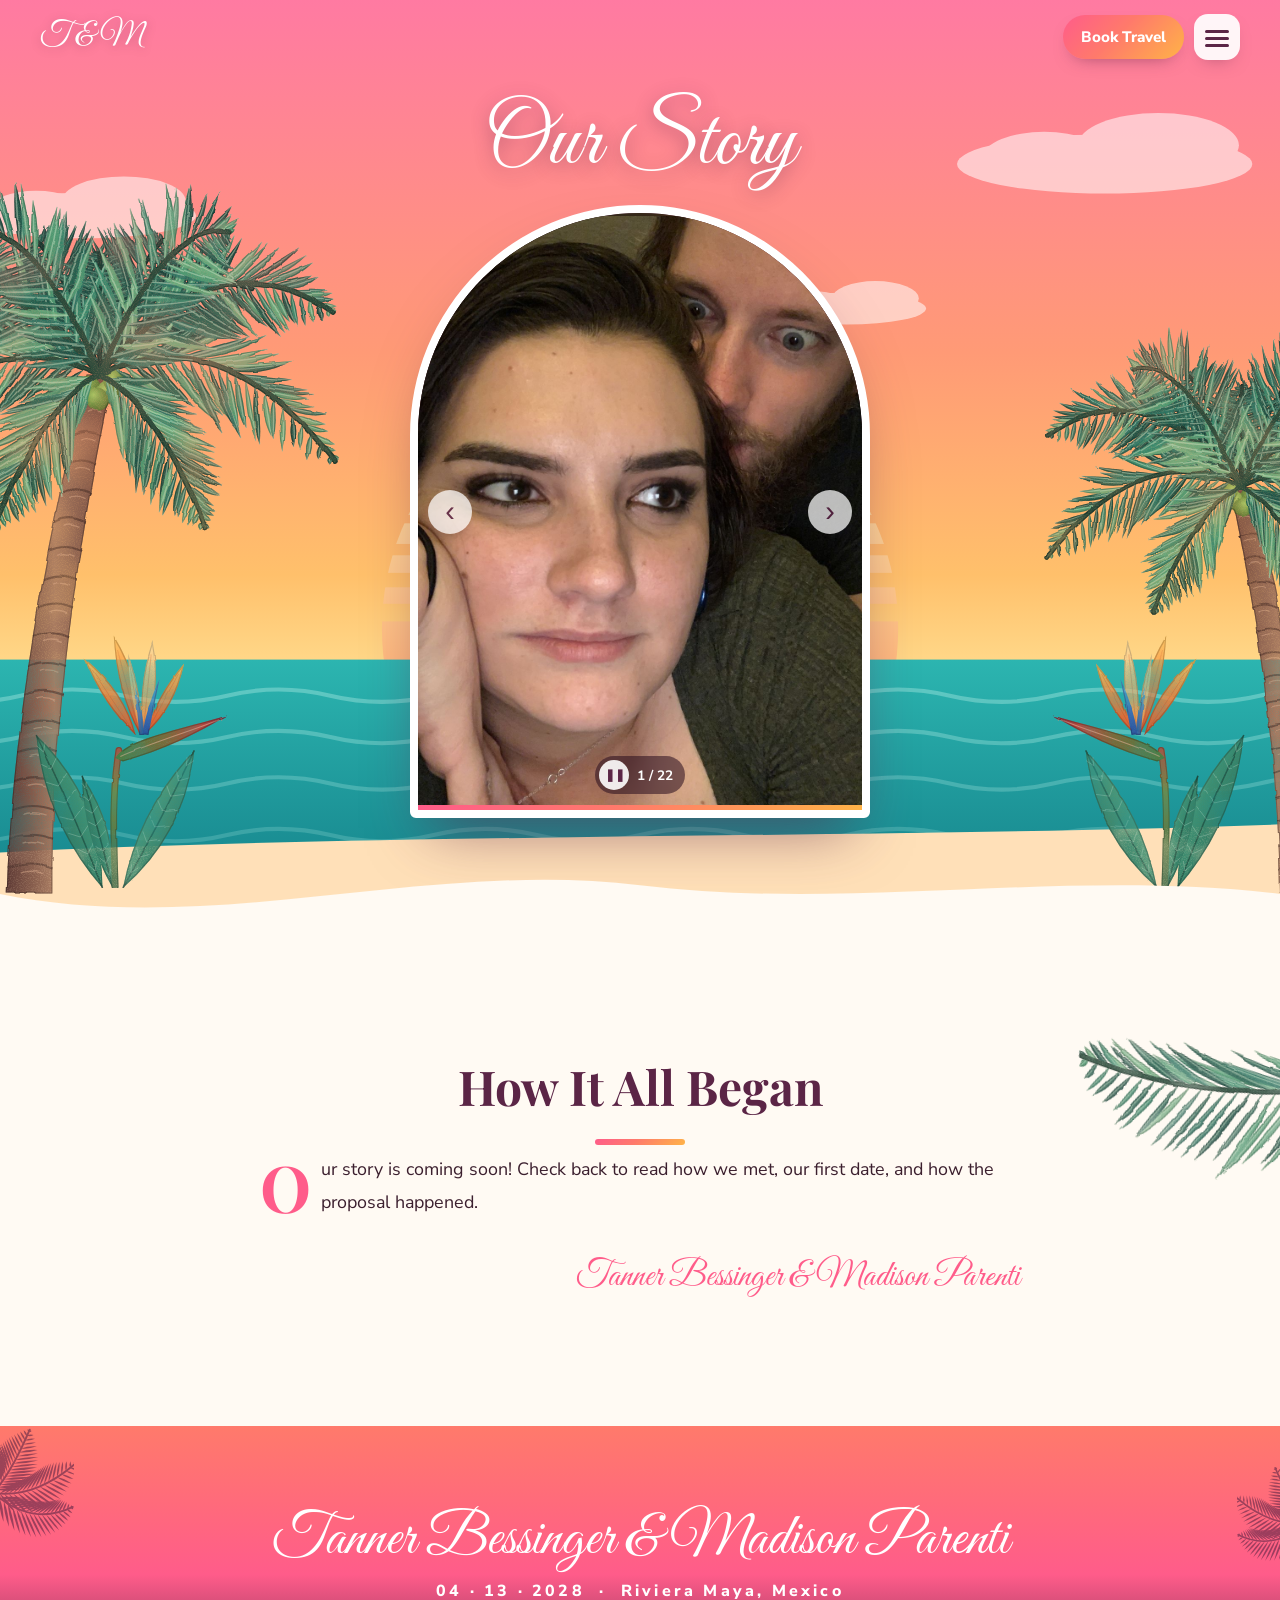
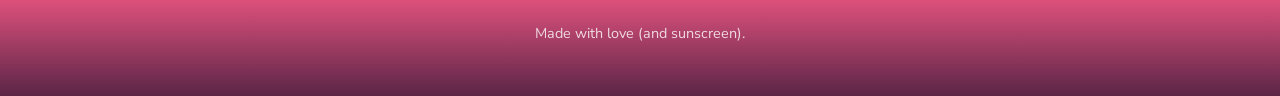
==== our-story.html @ 572c4242 "Added slideshow and Our Story page." ====
<!doctype html>
<html lang="en">
<head>
  <meta charset="utf-8">
  <meta name="viewport" content="width=device-width, initial-scale=1">
  <title>Our Story · Riviera Maya 2028</title>
  <meta name="description" content="Our story, in pictures — wedding April 13, 2028 at Barceló Maya Riviera, Mexico.">
  <meta property="og:title" content="Our Story">
  <meta property="og:image" content="images/us-small.jpg">
  <link rel="icon" href="images/favicon.svg" type="image/svg+xml">
  <link rel="preconnect" href="https://fonts.googleapis.com">
  <link rel="preconnect" href="https://fonts.gstatic.com" crossorigin>
  <link href="https://fonts.googleapis.com/css2?family=Great+Vibes&family=Playfair+Display:ital,wght@0,600;0,700;1,500&family=Nunito+Sans:wght@400;600;700;800&display=swap" rel="stylesheet">
  <link rel="stylesheet" href="style.css?v=10">
</head>
<body data-page="story">

  <!-- ===================== NAV (same block is in index.html) ===================== -->
  <header class="nav" id="top">
    <a class="nav-brand" href="index.html" data-names-short>Our Wedding</a>
    <div class="nav-right">
      <a href="index.html#travel" class="nav-cta">Book Travel</a>
      <button class="nav-toggle" aria-label="Open menu" aria-expanded="false" aria-controls="nav-menu">
        <span></span><span></span><span></span>
      </button>
    </div>
    <nav id="nav-menu" class="nav-menu" aria-label="Site menu">
      <a href="index.html" class="nav-page"><span aria-hidden="true">🏠</span> Home</a>
      <a href="our-story.html" class="nav-page" aria-current="page"><span aria-hidden="true">💕</span> Our Story</a>
      <p class="nav-group">Jump to</p>
      <a href="index.html#updates">Updates</a>
      <a href="index.html#schedule">Schedule</a>
      <a href="index.html#travel">Travel with Mandy</a>
      <a href="index.html#resort">The Resort</a>
      <a href="index.html#faq">FAQ</a>
    </nav>
  </header>

  <!-- ===================== STORY ===================== -->
  <section class="story-hero">
    <img class="hero-bg" src="images/sunset.svg" alt="" aria-hidden="true">
    <img class="deco palm-left" src="images/palm-tree-paint.svg" alt="" aria-hidden="true">
    <img class="deco palm-right" src="images/palm-tree-paint-flip.svg" alt="" aria-hidden="true">
    <img class="deco hero-bop-l" src="images/bird-of-paradise.svg" alt="" aria-hidden="true">
    <img class="deco hero-bop-r" src="images/bird-of-paradise.svg" alt="" aria-hidden="true">

    <div class="story-inner">
      <h1 class="page-title">Our Story</h1>

      <!-- Slideshow: photos come from details.js → story.photos -->
      <div class="slideshow" data-slideshow tabindex="0" role="region" aria-roledescription="slideshow" aria-label="Photos of us">
        <div class="slides" data-slides></div>
        <button class="ss-btn ss-prev" data-ss-prev aria-label="Previous photo">‹</button>
        <button class="ss-btn ss-next" data-ss-next aria-label="Next photo">›</button>
        <div class="ss-bar">
          <button class="ss-pause" data-ss-pause aria-label="Pause slideshow">❚❚</button>
          <span class="ss-count" data-ss-count aria-live="polite"></span>
        </div>
        <div class="ss-progress"><span data-ss-progress></span></div>
      </div>
    </div>
    <svg class="wave" viewBox="0 0 1440 80" preserveAspectRatio="none" aria-hidden="true"><path d="M0 40 C 240 90 480 0 720 30 C 960 60 1200 10 1440 40 L1440 80 L0 80 Z"/></svg>
  </section>

  <main>
    <section class="section section-story">
      <img class="deco story-frond" src="images/palm-frond-paint.svg" alt="" aria-hidden="true">
      <div class="container narrow">
        <h2 class="section-title">How It All Began</h2>
        <!-- Story text comes from details.js → story.paragraphs -->
        <div class="story-text" data-story-text></div>
        <p class="story-sign" data-names-full>Tanner Bessinger &amp; Madison Parenti</p>
      </div>
    </section>
  </main>

  <!-- ===================== FOOTER ===================== -->
  <footer class="footer">
    <img class="deco foot-palm-l" src="images/palm-tree.svg" alt="" aria-hidden="true">
    <img class="deco foot-palm-r" src="images/palm-tree-flip.svg" alt="" aria-hidden="true">
    <p class="footer-names" data-names-full>Tanner Bessinger &amp; Madison Parenti</p>
    <p class="footer-date">04 · 13 · 2028 &nbsp;·&nbsp; Riviera Maya, Mexico</p>
    <p class="footer-small">Made with love (and sunscreen).</p>
  </footer>

  <!-- Floating booking button on phones -->
  <a class="float-book" href="index.html#travel">✈ Book with Mandy</a>

  <script src="details.js?v=10"></script>
  <script src="app.js?v=10"></script>
</body>
</html>
---- style.css ----
/* ============ Palette ============ */
:root {
  --pink: #ff5c8a;
  --pink-soft: #ffd3df;
  --coral: #ff7a6b;
  --orange: #ff8c42;
  --sun: #ffc65c;
  --sand: #fff4e6;
  --cream: #fffaf3;
  --teal: #1aa3a0;
  --green: #1f8a5b;
  --jungle: #0f4d3a;
  --plum: #5b2546;
  --ink: #3b1f2e;
  --muted: #7a5a68;

  --sunset: linear-gradient(135deg, #ff5c8a 0%, #ff7a6b 45%, #ffb347 100%);
  --radius: 22px;
  --shadow: 0 18px 40px -18px rgba(91, 37, 70, 0.35);

  --font-script: "Great Vibes", cursive;
  --font-display: "Playfair Display", Georgia, serif;
  --font-body: "Nunito Sans", system-ui, -apple-system, "Segoe UI", sans-serif;
}

*, *::before, *::after { box-sizing: border-box; }
html { scroll-behavior: smooth; scroll-padding-top: 70px; }
body {
  margin: 0;
  font-family: var(--font-body);
  color: var(--ink);
  background: var(--cream);
  line-height: 1.6;
  overflow-x: hidden;
}
img { max-width: 100%; display: block; }
a { color: inherit; }
[hidden] { display: none !important; }

.container { width: min(1100px, 100% - 32px); margin-inline: auto; position: relative; z-index: 2; }
.container.narrow { width: min(760px, 100% - 32px); }
.deco { position: absolute; pointer-events: none; user-select: none; z-index: 1; }

/* ============ Buttons ============ */
.btn {
  display: inline-flex; align-items: center; justify-content: center;
  padding: 0.8em 1.5em; border-radius: 999px;
  font-weight: 800; font-size: 0.95rem; letter-spacing: 0.02em;
  text-decoration: none; cursor: pointer; border: 2px solid transparent;
  transition: transform 0.15s ease, box-shadow 0.15s ease, background 0.15s;
}
.btn:hover { transform: translateY(-2px); }
.btn-primary { background: var(--sunset); color: #fff; box-shadow: 0 10px 22px -10px rgba(255, 92, 138, 0.8); }
.btn-ghost { background: rgba(255, 255, 255, 0.85); color: var(--plum); }
.btn-ghost:hover { background: #fff; }
.btn-sun { background: var(--sun); color: var(--plum); }
.btn-outline { border-color: rgba(255,255,255,0.85); color: #fff; }
.btn-outline:hover { background: rgba(255,255,255,0.12); }
.btn-outline-dark { border-color: var(--plum); color: var(--plum); background: #fff; }
.btn-outline-dark:hover { background: var(--plum); color: #fff; }

/* ============ Nav ============ */
.nav {
  position: fixed; inset: 0 0 auto 0; z-index: 50;
  display: flex; align-items: center; justify-content: space-between;
  padding: 14px clamp(16px, 4vw, 40px);
  transition: background 0.25s, box-shadow 0.25s;
}
.nav.scrolled { background: rgba(255, 250, 243, 0.94); backdrop-filter: blur(8px); box-shadow: 0 4px 20px -10px rgba(91,37,70,0.3); }
.nav-brand { font-family: var(--font-script); font-size: 2rem; text-decoration: none; color: #fff; line-height: 1; text-shadow: 0 2px 10px rgba(91,37,70,0.35); }
.nav.scrolled .nav-brand { color: var(--pink); text-shadow: none; }
.nav-right { display: flex; align-items: center; gap: 10px; }
.nav-cta {
  text-decoration: none; font-weight: 800; font-size: 0.95rem;
  padding: 10px 18px; border-radius: 999px; background: var(--sunset); color: #fff;
  box-shadow: 0 8px 18px -10px rgba(91,37,70,0.6);
}
.nav-toggle {
  background: rgba(255,255,255,0.92); border: 0; border-radius: 14px;
  width: 46px; height: 46px; padding: 12px 11px; cursor: pointer;
  box-shadow: 0 8px 18px -10px rgba(91,37,70,0.5);
}
.nav-toggle span { display: block; height: 3px; background: var(--plum); border-radius: 2px; margin: 4px 0; transition: transform 0.2s, opacity 0.2s; }
.nav-toggle.is-open span:nth-child(1) { transform: translateY(7px) rotate(45deg); }
.nav-toggle.is-open span:nth-child(2) { opacity: 0; }
.nav-toggle.is-open span:nth-child(3) { transform: translateY(-7px) rotate(-45deg); }

/* Dropdown menu (hamburger) */
.nav-menu {
  position: absolute; top: calc(100% - 4px); right: clamp(16px, 4vw, 40px);
  width: min(300px, calc(100vw - 32px));
  display: none; flex-direction: column;
  background: var(--cream); border-radius: var(--radius); padding: 10px;
  box-shadow: 0 24px 50px -20px rgba(91,37,70,0.55);
  border-top: 6px solid var(--pink);
}
.nav-menu.open { display: flex; }
.nav-menu a { text-decoration: none; color: var(--plum); font-weight: 700; padding: 9px 14px; border-radius: 12px; }
.nav-menu a:hover { background: var(--pink-soft); }
.nav-menu a.nav-page { font-family: var(--font-display); font-size: 1.2rem; padding: 11px 14px; }
.nav-menu a.nav-page[aria-current="page"] { background: var(--sunset); color: #fff; }
.nav-group {
  margin: 10px 14px 4px; padding-top: 10px; border-top: 1px dashed #f1c9b8;
  font-size: 0.72rem; font-weight: 800; letter-spacing: 0.18em; text-transform: uppercase; color: var(--coral);
}
@media (max-width: 760px) {
  .nav-cta { display: none; }   /* phones use the floating Book button instead */
}

/* ============ Hero ============ */
.hero {
  position: relative; min-height: clamp(640px, 100vh, 940px); min-height: clamp(640px, 100svh, 940px);
  display: grid; place-items: center;
  padding: 110px 16px 120px; overflow: hidden;
  isolation: isolate;
}
.hero-bg { position: absolute; inset: 0; width: 100%; height: 100%; object-fit: cover; object-position: center bottom; z-index: -1; }
.palm-left { left: -190px; bottom: 30px; height: min(80vh, 740px); }
.palm-right { right: -200px; bottom: 10px; height: min(66vh, 620px); }
/* Birds of paradise growing from the sand beside each palm (right one mirrored) */
.hero-bop-l, .hero-bop-r { bottom: 40px; height: clamp(200px, 34vh, 330px); }
.hero-bop-l { left: clamp(0px, 2vw, 40px); }
.hero-bop-r { right: clamp(0px, 2vw, 40px); transform: scaleX(-1); }
.hero-frond { right: -40px; top: 40px; width: clamp(220px, 30vw, 440px); transform: scaleX(-1) rotate(-14deg); }

.hero-inner {
  position: relative; z-index: 2;
  display: grid; grid-template-columns: auto 1fr; gap: clamp(28px, 5vw, 64px);
  align-items: center; max-width: 1180px; width: 100%;
}
.hero-photo { position: relative; width: clamp(240px, 30vw, 380px); }
.hero-photo img:first-child {
  width: 100%; aspect-ratio: 3 / 4; object-fit: cover; object-position: center 30%;
  border-radius: 999px 999px 26px 26px;
  border: 8px solid #fff;
  box-shadow: 0 30px 60px -20px rgba(91, 37, 70, 0.6);
}
/* Half-crown of flowers curving around the photo's bottom-left corner.
   The corner of the artwork lines up with the photo's corner, so keep these numbers together. */
.photo-garland { position: absolute; width: 90%; left: -27.6%; bottom: -28.3%; pointer-events: none; filter: drop-shadow(0 10px 14px rgba(60,30,40,0.25)); }

.hero-text {
  background: rgba(255, 250, 243, 0.9); backdrop-filter: blur(6px);
  border-radius: 30px; padding: clamp(22px, 4vw, 40px);
  box-shadow: var(--shadow); text-align: center;
}
.eyebrow { margin: 0; text-transform: uppercase; letter-spacing: 0.22em; font-weight: 800; font-size: 0.8rem; color: var(--coral); }
.names { margin: 4px 0 6px; font-family: var(--font-script); font-weight: 400; font-size: clamp(2.2rem, 5.2vw, 4.8rem); line-height: 1.1; color: var(--pink); }
/* Each name on its own line; the & leads into the second name */
.names [data-name-one] { display: block; white-space: nowrap; }
.names [data-name-two] { white-space: nowrap; }
.names .amp { color: var(--orange); }
.hero-date { margin: 0; font-family: var(--font-display); font-weight: 700; font-size: clamp(1.15rem, 2.2vw, 1.45rem); color: var(--plum); }
.hero-place { margin: 2px 0 18px; color: var(--muted); font-weight: 600; }

.countdown { display: flex; justify-content: center; gap: 10px; margin-bottom: 22px; }
.countdown div { background: var(--sunset); color: #fff; border-radius: 18px; padding: 10px 14px; min-width: 84px; }
.countdown strong { display: block; font-family: var(--font-display); font-size: 1.8rem; line-height: 1.1; }
.countdown span { font-size: 0.72rem; text-transform: uppercase; letter-spacing: 0.14em; font-weight: 800; opacity: 0.95; }
.hero-buttons { display: flex; flex-wrap: wrap; gap: 10px; justify-content: center; }
.hero-buttons .btn-ghost { border-color: var(--pink-soft); }
.hashtag { margin: 16px 0 0; font-weight: 800; color: var(--teal); }

.wave { position: absolute; bottom: -1px; left: 0; width: 100%; height: 70px; z-index: 3; }
.wave path { fill: var(--cream); }

@media (max-width: 760px) {
  .hero { padding-top: 96px; }
  .hero-inner { grid-template-columns: 1fr; justify-items: center; }
  .hero-photo { width: min(70vw, 300px); }
  .names { font-size: min(10vw, 3.4rem); }
  .palm-left { height: 60vh; left: -200px; opacity: 0.8; }
  .palm-right { height: 50vh; right: -200px; opacity: 0.8; }
  .hero-bop-l, .hero-bop-r { height: 170px; bottom: 30px; opacity: 0.9; }
  .hero-bop-l { left: -40px; }
  .hero-bop-r { right: -40px; }
  .hero-frond { width: 220px; right: -70px; }
  .countdown div { min-width: 72px; padding: 8px 10px; }
}

/* ============ Sections ============ */
.section { position: relative; padding: clamp(70px, 10vw, 120px) 0; overflow: hidden; }
.section-title {
  margin: 0 0 8px; text-align: center;
  font-family: var(--font-display); font-weight: 700;
  font-size: clamp(2rem, 4.5vw, 3rem); color: var(--plum);
}
.section-title::after {
  content: ""; display: block; width: 90px; height: 6px; margin: 14px auto 0;
  border-radius: 6px; background: var(--sunset);
}
.section-title.light { color: #fff; text-align: left; }
.section-title.light::after { margin-left: 0; background: var(--sun); }
.section-sub { text-align: center; color: var(--muted); max-width: 640px; margin: 0 auto 42px; font-size: 1.05rem; }

.tag {
  display: inline-block; vertical-align: middle;
  font-family: var(--font-body); font-size: 0.68rem; font-weight: 800;
  letter-spacing: 0.08em; text-transform: uppercase;
  background: var(--pink-soft); color: #b0275a; padding: 2px 9px; border-radius: 999px;
}
.tag-new { background: var(--sun); color: var(--plum); }

/* ---- Updates ---- */
.section-updates { background: var(--cream); }
.upd-hibiscus { width: 150px; right: 4%; top: 50px; transform: rotate(18deg); opacity: 0.9; }
.updates { display: grid; gap: 16px; }
.update { background: #fff; border-radius: var(--radius); padding: 22px 26px; box-shadow: var(--shadow); border-left: 6px solid var(--sun); }
.update.is-latest { border-left-color: var(--pink); }
.update time { font-size: 0.8rem; font-weight: 800; color: var(--coral); text-transform: uppercase; letter-spacing: 0.1em; }
.update h3 { margin: 4px 0 6px; font-family: var(--font-display); font-size: 1.35rem; color: var(--plum); }
.update p { margin: 0; color: var(--ink); }

/* ---- Schedule ---- */
.section-schedule { background: linear-gradient(180deg, var(--cream) 0%, #ffe9dc 100%); }
.sch-leaf-l { width: 260px; left: -90px; top: 60px; transform: rotate(40deg); }
.sch-leaf-r { width: 380px; right: -140px; bottom: 40px; transform: rotate(-20deg); }
.schedule { display: grid; grid-template-columns: repeat(auto-fit, minmax(280px, 1fr)); gap: 22px; align-items: start; }
.day { background: #fff; border-radius: var(--radius); box-shadow: var(--shadow); overflow: hidden; }
.day-head { padding: 20px 24px 16px; background: linear-gradient(135deg, #ffe0e9, #ffe8d1); }
.day.is-highlight .day-head { background: var(--sunset); color: #fff; }
.day-label { font-size: 0.75rem; text-transform: uppercase; letter-spacing: 0.18em; font-weight: 800; color: var(--coral); }
.day.is-highlight .day-label { color: #fff; opacity: 0.9; }
.day-head h3 { margin: 2px 0 0; font-family: var(--font-display); font-size: 1.3rem; color: var(--plum); }
.day.is-highlight .day-head h3 { color: #fff; }
.events { list-style: none; margin: 0; padding: 8px 24px 20px; }
.event { display: grid; grid-template-columns: 84px 1fr; gap: 12px; padding: 14px 0; border-bottom: 1px dashed #f1d5c8; }
.event:last-child { border-bottom: 0; }
.event-time { font-weight: 800; color: var(--teal); font-size: 0.95rem; padding-top: 2px; }
.event h4 { margin: 0; font-size: 1.05rem; color: var(--plum); }
.event-place { margin: 2px 0 0; font-size: 0.9rem; color: var(--muted); font-weight: 600; }
.event-note { margin: 4px 0 0; font-size: 0.92rem; }

/* ---- Travel / agent ---- */
.section-travel {
  background:
    radial-gradient(circle at 85% 15%, rgba(255, 198, 92, 0.35), transparent 40%),
    linear-gradient(135deg, #0f4d3a 0%, #146b52 55%, #1aa3a0 100%);
  color: #fff;
}
.trv-frond { width: 520px; left: -160px; bottom: -40px; opacity: 0.35; transform: rotate(-12deg); }
.trv-hibiscus { width: 130px; right: 5%; top: 40px; transform: rotate(-15deg); }
.agent-card { display: grid; grid-template-columns: 1.05fr 1fr; gap: clamp(24px, 4vw, 50px); align-items: center; }
.agent-head .eyebrow { color: var(--sun); }
.agent-blurb { font-size: 1.08rem; opacity: 0.95; margin: 20px 0 0; }
.agent-deadline { margin-top: 14px; display: inline-block; background: var(--sun); color: var(--plum); font-weight: 800; padding: 8px 16px; border-radius: 999px; }
.agent-body { background: #fff; color: var(--ink); border-radius: 28px; padding: clamp(22px, 4vw, 36px); box-shadow: 0 30px 60px -25px rgba(0,0,0,0.5); position: relative; }
.agent-body::before { content: ""; position: absolute; inset: 0 0 auto 0; height: 10px; border-radius: 28px 28px 0 0; background: var(--sunset); }
.agent-name { margin: 6px 0 0; font-family: var(--font-display); font-weight: 700; font-size: 1.8rem; color: var(--plum); }
.agent-company { margin: 0 0 16px; color: var(--green); font-weight: 800; letter-spacing: 0.04em; }
.agent-links { list-style: none; padding: 0; margin: 0 0 20px; display: grid; gap: 8px; }
.agent-links a { display: flex; align-items: center; gap: 12px; text-decoration: none; padding: 10px 12px; border-radius: 14px; background: var(--sand); font-weight: 700; color: var(--plum); word-break: break-word; }
.agent-links a:hover { background: var(--pink-soft); }
.agent-links svg { flex: none; width: 22px; height: 22px; color: var(--pink); }
.agent-buttons { display: flex; flex-wrap: wrap; gap: 10px; }
.agent-buttons .btn-outline { border-color: var(--teal); color: var(--teal); }
.agent-buttons .btn-outline:hover { background: var(--teal); color: #fff; }
.agent-tip { margin: 16px 0 0; font-size: 0.9rem; color: var(--muted); }

@media (max-width: 860px) {
  .agent-card { grid-template-columns: 1fr; }
  .trv-hibiscus { width: 90px; top: 20px; }
}

/* ---- Resort ---- */
.section-resort { background: var(--cream); }
.res-monstera { width: 280px; right: -100px; top: 30px; transform: rotate(-30deg); opacity: 0.9; }
.cards { display: grid; grid-template-columns: repeat(auto-fit, minmax(220px, 1fr)); gap: 18px; }
.card { background: #fff; border-radius: var(--radius); padding: 24px; box-shadow: var(--shadow); }
.card-icon {
  width: 54px; height: 54px; border-radius: 16px; display: grid; place-items: center; font-size: 1.6rem;
  background: color-mix(in srgb, var(--c) 18%, white);
}
.card h3 { margin: 14px 0 6px; font-family: var(--font-display); color: var(--plum); font-size: 1.25rem; }
.card p { margin: 0; color: var(--ink); font-size: 0.97rem; }
.resort-links { display: flex; flex-wrap: wrap; gap: 12px; justify-content: center; margin: 34px 0 26px; }
.map-wrap { border-radius: var(--radius); overflow: hidden; box-shadow: var(--shadow); border: 6px solid #fff; }
.map-wrap iframe { display: block; width: 100%; height: 380px; border: 0; }

/* ---- FAQ ---- */
.section-faq { background: linear-gradient(180deg, var(--cream), #ffe3ea); }
.faq-frond { width: 480px; left: -200px; top: 40px; opacity: 0.85; transform: rotate(25deg); }
.faq { display: grid; gap: 12px; }
.faq-item { background: #fff; border-radius: 18px; box-shadow: 0 10px 24px -16px rgba(91,37,70,0.4); }
.faq-item summary {
  list-style: none; cursor: pointer; padding: 18px 56px 18px 22px; position: relative;
  font-weight: 800; color: var(--plum); font-size: 1.05rem;
}
.faq-item summary::-webkit-details-marker { display: none; }
.faq-item summary::after {
  content: "+"; position: absolute; right: 18px; top: 50%; transform: translateY(-50%);
  width: 30px; height: 30px; border-radius: 50%; display: grid; place-items: center;
  background: var(--sunset); color: #fff; font-size: 1.3rem; line-height: 1; transition: transform 0.2s;
}
.faq-item[open] summary::after { content: "–"; }
.faq-item p { margin: 0; padding: 0 22px 20px; color: var(--ink); }
.faq-more { text-align: center; margin-top: 28px; color: var(--muted); }
.faq-more a { color: var(--pink); font-weight: 800; }

/* ============ Footer ============ */
.footer {
  position: relative; overflow: hidden; text-align: center; color: #fff;
  padding: 80px 16px 50px;
  background: linear-gradient(180deg, #ff7a6b 0%, #ff5c8a 55%, #5b2546 100%);
}
.foot-palm-l { height: 300px; left: -80px; bottom: -20px; opacity: 0.6; }
.foot-palm-r { height: 260px; right: -90px; bottom: -20px; opacity: 0.6; }
.footer p { position: relative; z-index: 2; margin: 0; }
.footer-names { font-family: var(--font-script); font-size: clamp(2.4rem, 6vw, 3.6rem); line-height: 1.2; }
.footer-date { font-weight: 800; letter-spacing: 0.2em; margin-top: 4px !important; }
.footer-small { margin-top: 18px !important; opacity: 0.8; font-size: 0.9rem; }

/* Tone down the decorations on phones so they don't crowd the text */
@media (max-width: 760px) {
  .upd-hibiscus { width: 70px; top: 24px; right: -12px; }
  .res-monstera { width: 140px; right: -80px; top: 0; opacity: 0.45; }
  .sch-leaf-l { width: 140px; left: -80px; top: 20px; opacity: 0.6; }
  .sch-leaf-r { width: 220px; right: -130px; }
  .faq-frond { width: 300px; left: -170px; opacity: 0.4; }
  .trv-hibiscus { width: 70px; right: -6px; }
  .foot-palm-l, .foot-palm-r { height: 200px; }
}

/* ============ Floating booking button (phones) ============ */
.float-book {
  display: none; position: fixed; z-index: 40; right: 16px; bottom: 16px;
  background: var(--sunset); color: #fff; text-decoration: none; font-weight: 800;
  padding: 12px 18px; border-radius: 999px; box-shadow: 0 12px 26px -10px rgba(91,37,70,0.7);
}
@media (max-width: 760px) { .float-book { display: inline-block; } }

@media (prefers-reduced-motion: reduce) {
  html { scroll-behavior: auto; }
  .btn { transition: none; }
}

/* ============ Our Story page ============ */
.story-hero {
  position: relative; overflow: hidden; isolation: isolate;
  padding: 96px 16px 110px;
  display: grid; place-items: center;
}
.story-inner { position: relative; z-index: 2; width: 100%; display: grid; justify-items: center; gap: 14px; }
.page-title {
  margin: 0; font-family: var(--font-script); font-weight: 400; line-height: 1.1;
  font-size: clamp(3.4rem, 8vw, 5.4rem); color: #fff;
  text-shadow: 0 4px 18px rgba(91, 37, 70, 0.45);
}

.slideshow {
  --ss-ms: 3000ms;
  position: relative; width: min(460px, 86vw); aspect-ratio: 3 / 4;
  border-radius: 999px 999px 26px 26px;   /* same arch as the home page photo */
  border: 8px solid #fff; overflow: hidden; background: var(--plum);
  box-shadow: 0 30px 60px -20px rgba(91, 37, 70, 0.6);
  outline: none;
}
.slideshow:focus-visible { box-shadow: 0 0 0 4px var(--sun), 0 30px 60px -20px rgba(91, 37, 70, 0.6); }
.slides, .slide { position: absolute; inset: 0; margin: 0; }
.slide { opacity: 0; transition: opacity 0.9s ease; }
.slide.is-active { opacity: 1; z-index: 1; }
/* blurred copy fills the frame so wide or extra-tall photos aren't cropped */
.slide-bg { position: absolute; inset: -30px; background: center / cover no-repeat; filter: blur(22px) saturate(1.2) brightness(0.85); }
.slide img { position: relative; width: 100%; height: 100%; object-fit: contain; }

.ss-btn {
  position: absolute; top: 50%; z-index: 3; transform: translateY(-50%);
  width: 44px; height: 44px; border-radius: 50%; border: 0; cursor: pointer;
  background: rgba(255,255,255,0.85); color: var(--plum); font-size: 1.8rem; line-height: 1;
  display: grid; place-items: center; box-shadow: 0 6px 16px -8px rgba(0,0,0,0.5);
  opacity: 0.85; transition: opacity 0.2s, background 0.2s;
}
.ss-btn:hover { opacity: 1; background: #fff; }
.ss-prev { left: 10px; }
.ss-next { right: 10px; }
.ss-bar {
  position: absolute; z-index: 3; left: 50%; bottom: 16px; transform: translateX(-50%);
  display: flex; align-items: center; gap: 8px;
  background: rgba(40, 14, 30, 0.55); color: #fff; border-radius: 999px; padding: 4px 12px 4px 4px;
  font-size: 0.85rem; font-weight: 700; backdrop-filter: blur(4px);
}
.ss-pause { width: 30px; height: 30px; border-radius: 50%; border: 0; cursor: pointer; background: rgba(255,255,255,0.9); color: var(--plum); font-size: 0.75rem; font-weight: 800; }
.ss-progress { position: absolute; z-index: 3; left: 0; right: 0; bottom: 0; height: 5px; background: rgba(255,255,255,0.25); }
.ss-progress span { display: block; height: 100%; width: 0; background: var(--sunset); }
.ss-progress span.run { animation: ss-fill var(--ss-ms) linear forwards; }
@keyframes ss-fill { from { width: 0; } to { width: 100%; } }

.section-story { background: var(--cream); }
.story-frond { width: 420px; right: -160px; top: 40px; transform: scaleX(-1) rotate(-20deg); opacity: 0.9; }
.story-text p { font-size: 1.12rem; line-height: 1.85; margin: 0 0 1.2em; }
.story-text p:first-child::first-letter {
  float: left; font-family: var(--font-display); font-weight: 700; color: var(--pink);
  font-size: 3.6em; line-height: 0.85; padding: 6px 10px 0 0;
}
.story-sign { margin: 30px 0 0; text-align: right; font-family: var(--font-script); font-size: 2.2rem; color: var(--pink); }

@media (max-width: 760px) {
  .story-hero { padding-top: 84px; }
  .story-frond { width: 240px; right: -130px; opacity: 0.6; }
}
@media (prefers-reduced-motion: reduce) {
  .slide { transition: none; }
}
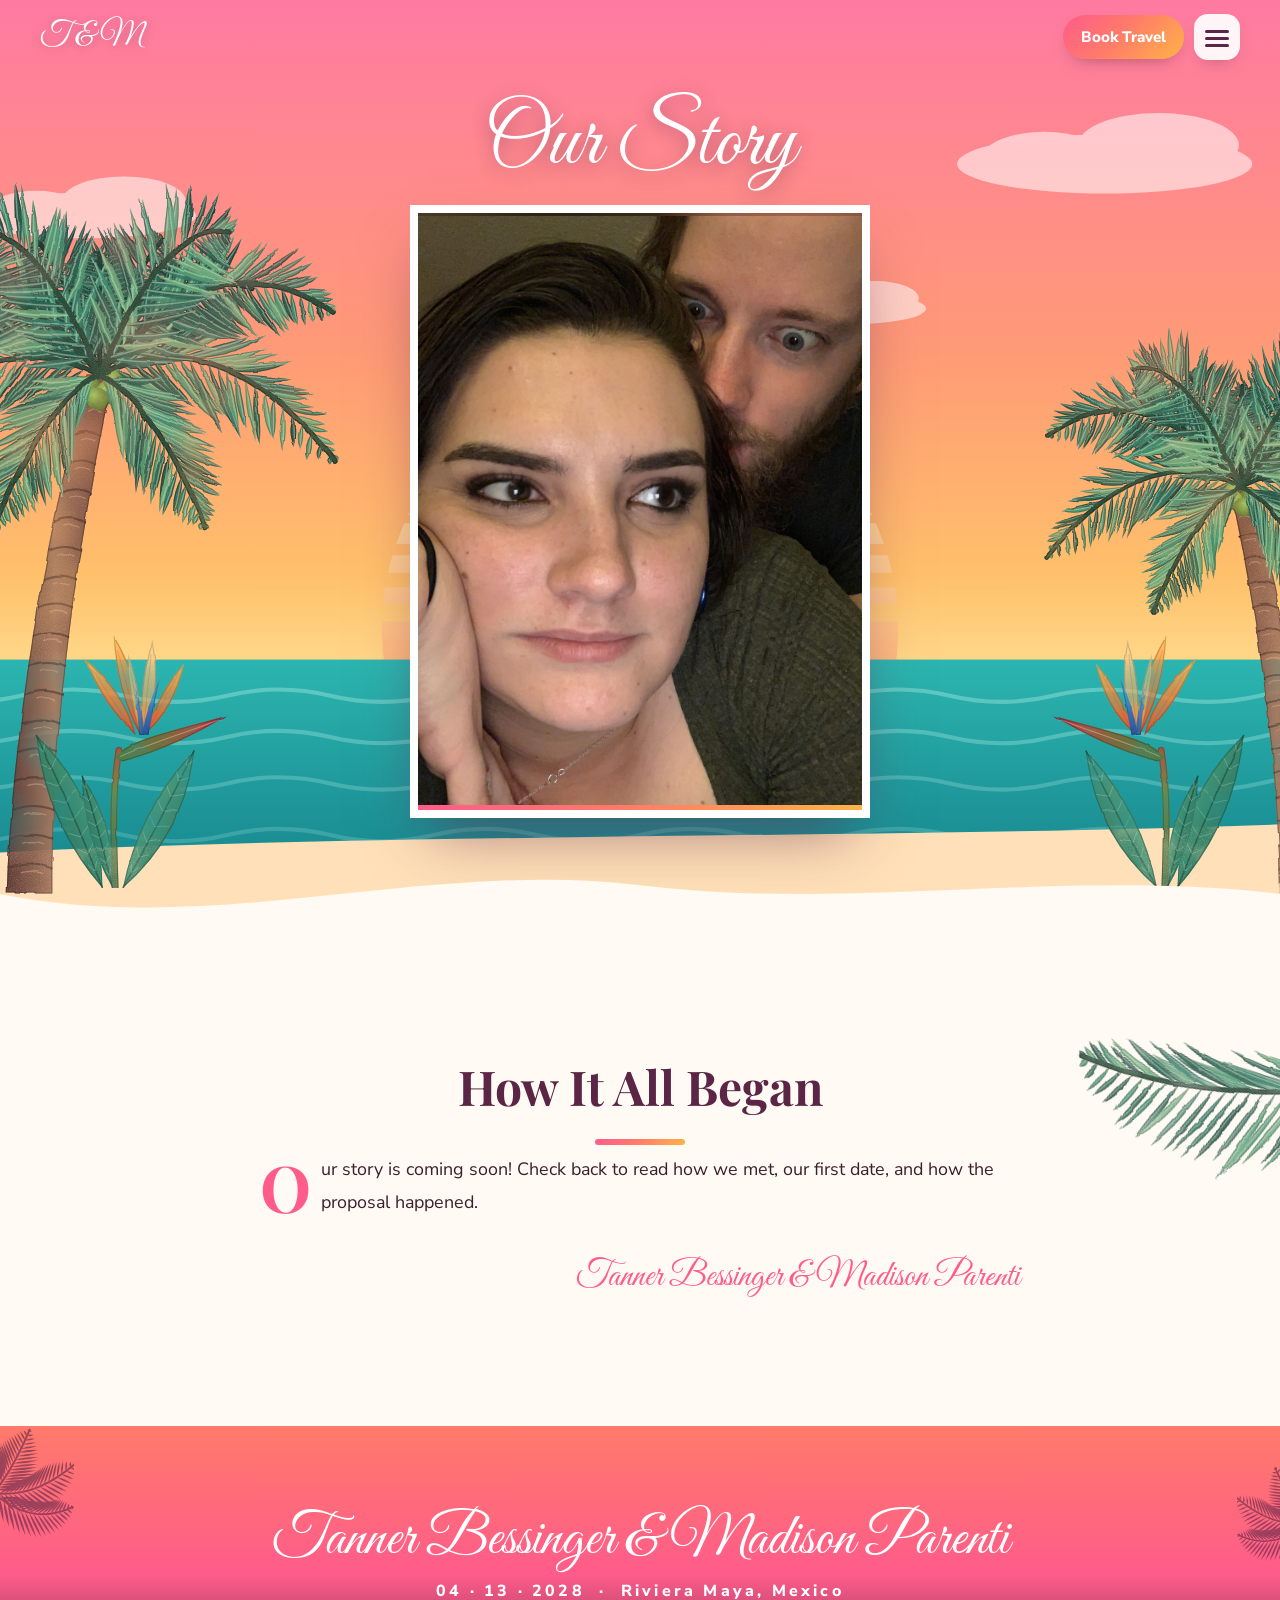
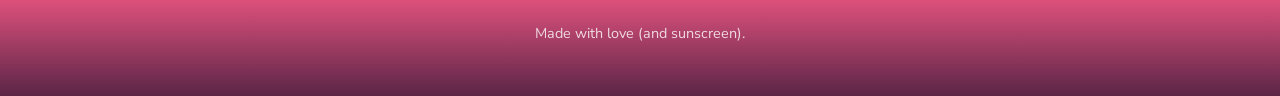
==== commit 6597d7e1: "Changed slideshow format, removed controls, and increased slide duration." ====
--- a/our-story.html
+++ b/our-story.html
@@ -11,7 +11,7 @@
   <link rel="preconnect" href="https://fonts.googleapis.com">
   <link rel="preconnect" href="https://fonts.gstatic.com" crossorigin>
   <link href="https://fonts.googleapis.com/css2?family=Great+Vibes&family=Playfair+Display:ital,wght@0,600;0,700;1,500&family=Nunito+Sans:wght@400;600;700;800&display=swap" rel="stylesheet">
-  <link rel="stylesheet" href="style.css?v=10">
+  <link rel="stylesheet" href="style.css?v=11">
 </head>
 <body data-page="story">
 
@@ -48,14 +48,8 @@
       <h1 class="page-title">Our Story</h1>
 
       <!-- Slideshow: photos come from details.js → story.photos -->
-      <div class="slideshow" data-slideshow tabindex="0" role="region" aria-roledescription="slideshow" aria-label="Photos of us">
+      <div class="slideshow" data-slideshow role="region" aria-roledescription="slideshow" aria-label="Photos of us">
         <div class="slides" data-slides></div>
-        <button class="ss-btn ss-prev" data-ss-prev aria-label="Previous photo">‹</button>
-        <button class="ss-btn ss-next" data-ss-next aria-label="Next photo">›</button>
-        <div class="ss-bar">
-          <button class="ss-pause" data-ss-pause aria-label="Pause slideshow">❚❚</button>
-          <span class="ss-count" data-ss-count aria-live="polite"></span>
-        </div>
         <div class="ss-progress"><span data-ss-progress></span></div>
       </div>
     </div>
@@ -86,7 +80,7 @@
   <!-- Floating booking button on phones -->
   <a class="float-book" href="index.html#travel">✈ Book with Mandy</a>
 
-  <script src="details.js?v=10"></script>
-  <script src="app.js?v=10"></script>
+  <script src="details.js?v=11"></script>
+  <script src="app.js?v=11"></script>
 </body>
 </html>
--- a/style.css
+++ b/style.css
@@ -350,12 +350,9 @@
 .slideshow {
   --ss-ms: 3000ms;
   position: relative; width: min(460px, 86vw); aspect-ratio: 3 / 4;
-  border-radius: 999px 999px 26px 26px;   /* same arch as the home page photo */
   border: 8px solid #fff; overflow: hidden; background: var(--plum);
   box-shadow: 0 30px 60px -20px rgba(91, 37, 70, 0.6);
-  outline: none;
-}
-.slideshow:focus-visible { box-shadow: 0 0 0 4px var(--sun), 0 30px 60px -20px rgba(91, 37, 70, 0.6); }
+}
 .slides, .slide { position: absolute; inset: 0; margin: 0; }
 .slide { opacity: 0; transition: opacity 0.9s ease; }
 .slide.is-active { opacity: 1; z-index: 1; }
@@ -363,23 +360,6 @@
 .slide-bg { position: absolute; inset: -30px; background: center / cover no-repeat; filter: blur(22px) saturate(1.2) brightness(0.85); }
 .slide img { position: relative; width: 100%; height: 100%; object-fit: contain; }
 
-.ss-btn {
-  position: absolute; top: 50%; z-index: 3; transform: translateY(-50%);
-  width: 44px; height: 44px; border-radius: 50%; border: 0; cursor: pointer;
-  background: rgba(255,255,255,0.85); color: var(--plum); font-size: 1.8rem; line-height: 1;
-  display: grid; place-items: center; box-shadow: 0 6px 16px -8px rgba(0,0,0,0.5);
-  opacity: 0.85; transition: opacity 0.2s, background 0.2s;
-}
-.ss-btn:hover { opacity: 1; background: #fff; }
-.ss-prev { left: 10px; }
-.ss-next { right: 10px; }
-.ss-bar {
-  position: absolute; z-index: 3; left: 50%; bottom: 16px; transform: translateX(-50%);
-  display: flex; align-items: center; gap: 8px;
-  background: rgba(40, 14, 30, 0.55); color: #fff; border-radius: 999px; padding: 4px 12px 4px 4px;
-  font-size: 0.85rem; font-weight: 700; backdrop-filter: blur(4px);
-}
-.ss-pause { width: 30px; height: 30px; border-radius: 50%; border: 0; cursor: pointer; background: rgba(255,255,255,0.9); color: var(--plum); font-size: 0.75rem; font-weight: 800; }
 .ss-progress { position: absolute; z-index: 3; left: 0; right: 0; bottom: 0; height: 5px; background: rgba(255,255,255,0.25); }
 .ss-progress span { display: block; height: 100%; width: 0; background: var(--sunset); }
 .ss-progress span.run { animation: ss-fill var(--ss-ms) linear forwards; }
